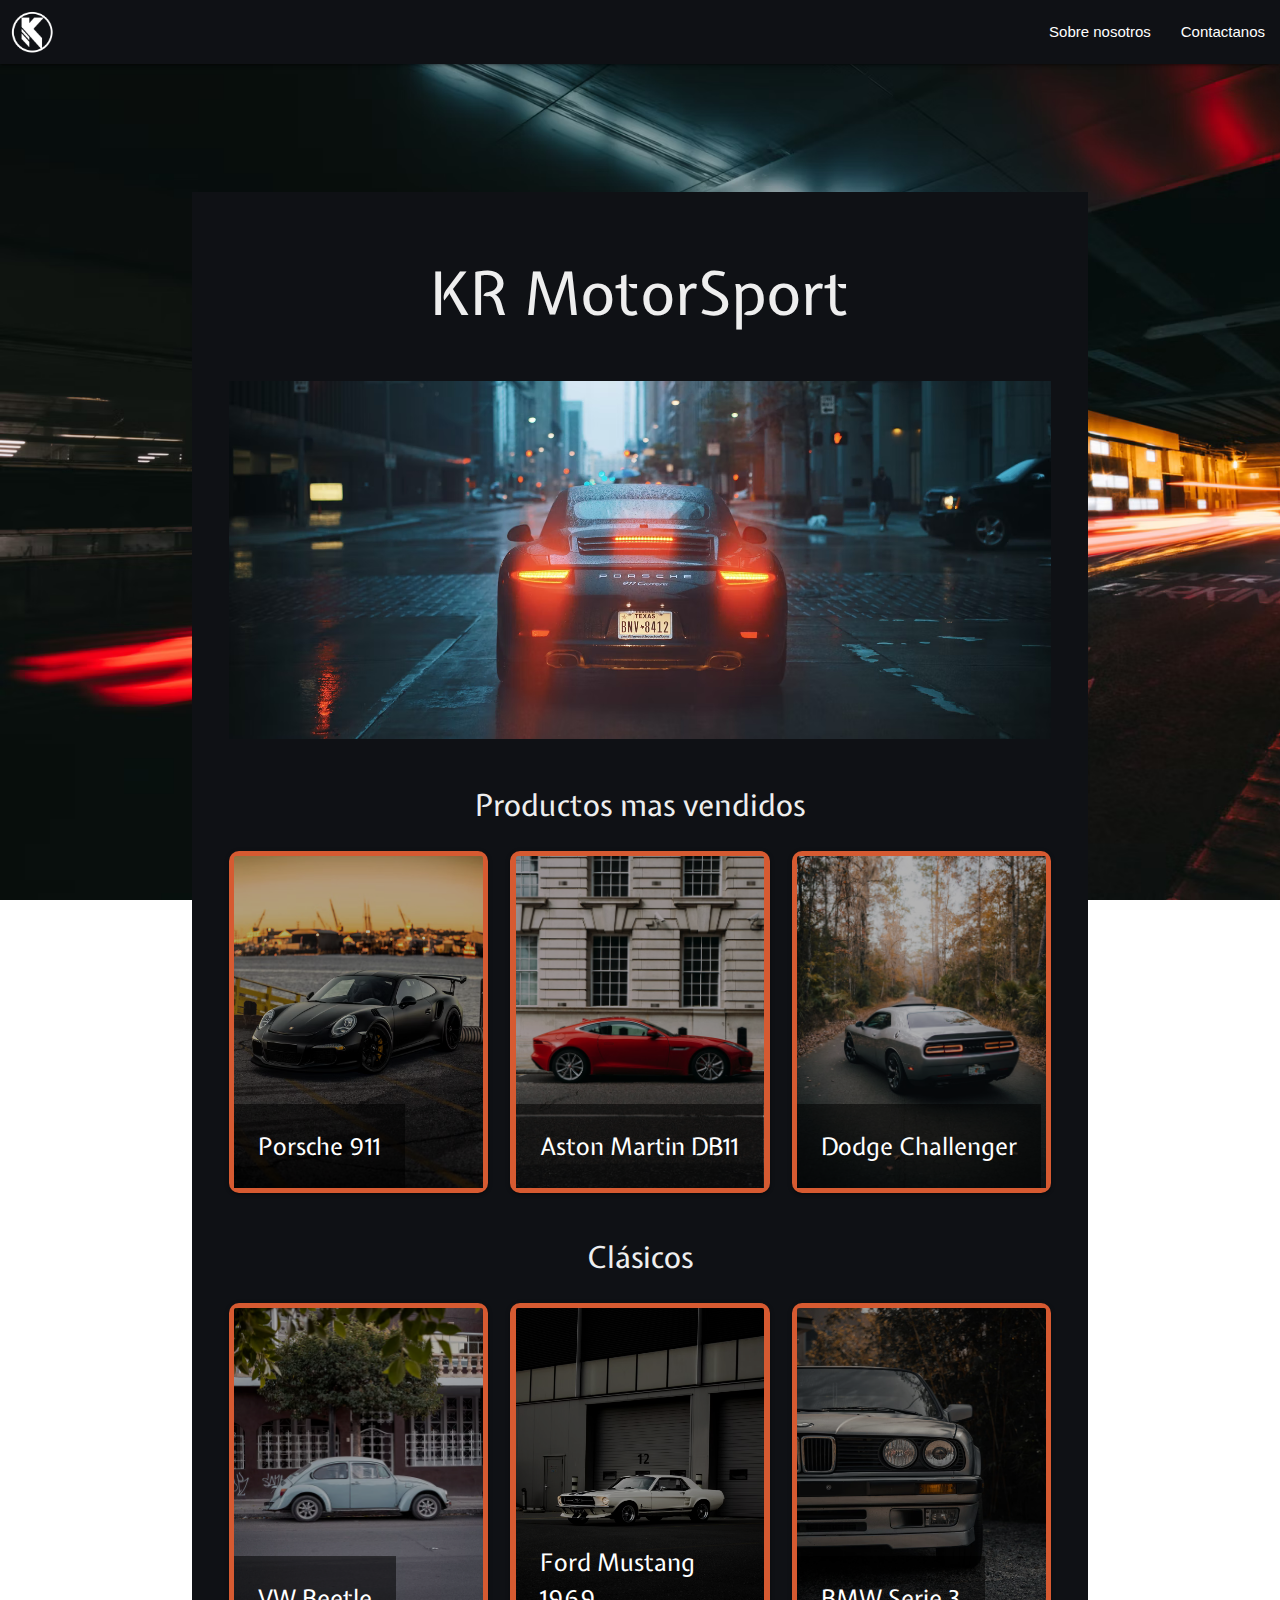
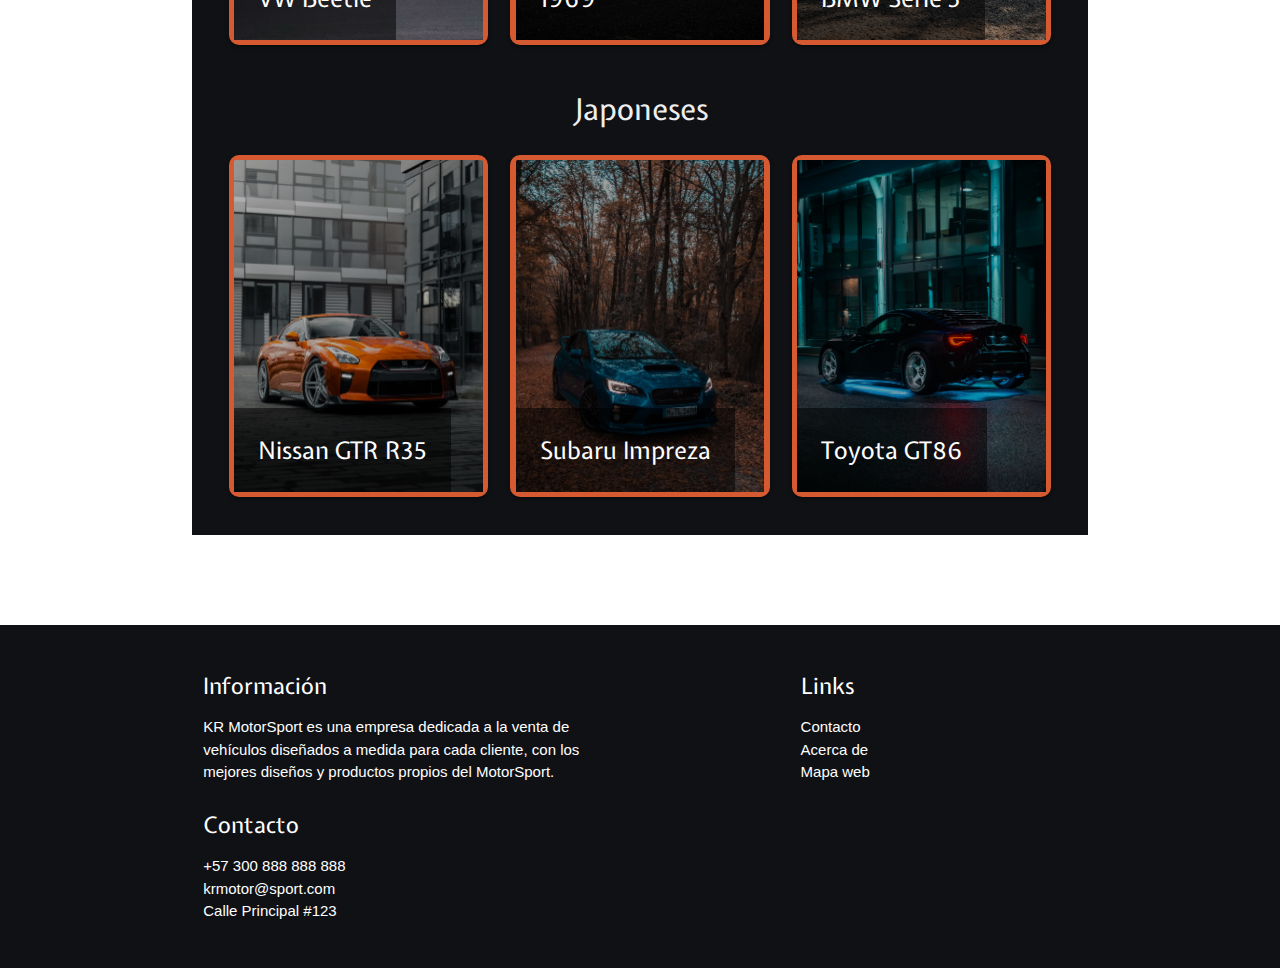
==== index.html @ 13f806ca "Solved problem with background" ====
<!DOCTYPE html>
<html>
  <head>
    <link rel="preconnect" href="https://fonts.googleapis.com">
    <link rel="preconnect" href="https://fonts.gstatic.com" crossorigin>
    <link href="https://fonts.googleapis.com/css2?family=Expletus+Sans&display=swap" rel="stylesheet">
    <link href="https://fonts.googleapis.com/icon?family=Material+Icons" rel="stylesheet">
    <link type="text/css" rel="stylesheet" href="css/materialize.min.css"  media="screen,projection"/>
    <link rel="stylesheet" href="css/stylesheet.css">
    <meta name="viewport" content="width=device-width, initial-scale=1.0"/>
    <title>KR MotorSport</title>
  </head>
  <body style="background-image: url('img/background.png')">
    <div class="container s12 m12 l12 fullwidth">
      <nav>
        <div class="nav-wrapper">
          <a href="index.html" class="brand-logo left">
            <img src="img/logo.svg" class="responsive-img logo-img" alt="logo">
          </a>
          <ul class="right">
            <li><a href="about.html">Sobre nosotros</a></li>
            <li><a href="contact.html">Contactanos</a></li>
          </ul>
        </div>
      </nav>
    </div>

    <div class="container s12 m12 l12 main-content">
      <div class="row">
        <div class="col s12 m12 l12">
          <h1>KR MotorSport</h1>
        </div>
      </div>

      <!-- banner -->
      <div class="row">
        <div class="col s12 m12 l12">
          <br>
          <img src="img/banner.png" class="responsive-img" alt="Porsche bajo la lluvia">
        </div>
      </div>

      <!-- Text -->
      <div class="row">
        <div class="col s12 m12 l12">
          <h2>Productos mas vendidos</h2>
        </div>

        <div class="col s12 m6 l4">
          <div class="card">
            <div class="card-image">
              <a href="product1.html">
                <img src="img/product1.png" class="responsive-img shadow card-img" alt="Porsche 911" aria-labelledby="Porsche911">
                <span class="card-title title" id="Porsche911">Porsche 911</span>
              </a>
            </div>
          </div>
        </div>

        <div class="col s12 m6 l4">
          <div class="card">
            <div class="card-image">
              <a href="product1.html">
                <img src="img/product2.png" class="responsive-img shadow card-img" alt="Aston Martin DB11" aria-labelledby="AstonMartinDB11">
                <span class="card-title" id="AstonMartinDB11">Aston Martin DB11</span>
              </a>
            </div>
          </div>
        </div>

        <div class="col s12 m6 l4">
          <div class="card">
            <div class="card-image">
              <a href="product1.html">
                <img src="img/product3.png" class="responsive-img shadow card-img" alt="Dodge Challenger" aria-labelledby="DodgeChallenger">
                <span class="card-title" id="DodgeChallenger">Dodge Challenger</span>
              </a>
            </div>
          </div>
        </div>
      </div>

      <div class="row">
        <div class="col s12 m12 l12">
          <h2>Clásicos</h2>
        </div>

        <div class="col s12 m6 l4">
          <div class="card">
            <div class="card-image">
              <a href="product1.html">
                <img src="img/product4.png" class="responsive-img shadow card-img" alt="VW Beetle" aria-labelledby="VWBeetle">
                <span class="card-title title" id="VWBeetle">VW Beetle</span>
              </a>
            </div>
          </div>
        </div>

        <div class="col s12 m6 l4">
          <div class="card">
            <div class="card-image">
              <a href="product1.html">
                <img src="img/product5.png" class="responsive-img shadow card-img" alt="Ford Mustang 1969" aria-labelledby="FordMustang1969">
                <span class="card-title" id="FordMustang1969">Ford Mustang 1969</span>
              </a>
            </div>
          </div>
        </div>

        <div class="col s12 m6 l4">
          <div class="card">
            <div class="card-image">
              <a href="product1.html">
                <img src="img/product6.png" class="responsive-img shadow card-img" alt="BMW Serie 3" aria-labelledby="BMWSerie3">
                <span class="card-title" id="BMWSerie3">BMW Serie 3</span>
              </a>
            </div>
          </div>
        </div>
      </div>

      <div class="row">
        <div class="col s12 m12 l12">
          <h2>Japoneses</h2>
        </div>

        <div class="col s12 m6 l4">
          <div class="card">
            <div class="card-image">
              <a href="product1.html">
                <img src="img/product7.png" class="responsive-img shadow card-img" alt="Nissan GTR R35" aria-labelledby="NissanGTRR35">
                <span class="card-title title" id="NissanGTRR35">Nissan GTR R35</span>
              </a>
            </div>
          </div>
        </div>

        <div class="col s12 m6 l4">
          <div class="card">
            <div class="card-image">
              <a href="product1.html">
                <img src="img/product8.png" class="responsive-img shadow card-img" alt="Subaru Impreza" aria-labelledby="SubaruImpreza">
                <span class="card-title" id="SubaruImpreza">Subaru Impreza</span>
              </a>
            </div>
          </div>
        </div>

        <div class="col s12 m6 l4">
          <div class="card">
            <div class="card-image">
              <a href="product1.html" class="white-text">
                <img src="img/product9.png" class="responsive-img shadow card-img" alt="Toyota GT86" aria-labelledby="ToyotaGT86">
                <span class="card-title" id="ToyotaGT86">Toyota GT86</span>
              </a>
            </div>
          </div>
        </div>
      </div>
    </div>

    <footer class="page-footer">
      <div class="container">
        <div class="row">
          <div class="col l6 s12">
            <h3 class="white-text">Información</h3>
            <p>KR MotorSport es una empresa dedicada a la venta de vehículos diseñados a medida para cada cliente, con los mejores diseños y productos propios del MotorSport.</p>
            <h3 class="white-text">Contacto</h3>
            <ul>
              <li><a class="white-text" href="contact.html">+57 300 888 888 888</a></li>
              <li><a class="white-text" href="mailto:krmotor@sport.com">krmotor@sport.com</a></li>
              <li><a class="white-text" href="https://goo.gl/maps/LNm2f8LDRhwgrpxA6">Calle Principal #123</a></li>
            </ul>
          </div>
          <div class="col l4 s12 right">
            <h3 class="white-text">Links</h3>
            <ul>
              <li><a class="white-text" href="contact.html">Contacto</a></li>
              <li><a class="white-text" href="about.html">Acerca de</a></li>
              <li><a class="white-text" href="map.html">Mapa web</a></li>
            </ul>
          </div>
        </div>
      </div>
      <br>
    </footer>
    <script type="text/javascript" src="js/materialize.min.js"></script>
  </body>
</html>
---- css/stylesheet.css ----
.row {
  margin-bottom: 0.5em;
}

.logo-img{
  width: 1.4em;
  margin-top: 10px;
  margin-left: 10px;
  filter: invert(100%);
}

.fullwidth{
  width: 100%;
  max-width: initial;
}

.main-content{
  background-color: #0f1115;
  margin-top: 10%;
  margin-bottom: 7%;
  padding: 2%;
}

.migas{
  background-color: #20252d;
  margin-top: 1%;
  margin-left: 2%;
  margin-right: 2%;
  padding: 1%;
  width: auto;
  height: fit-content;
  border-radius: 10px;
  font-size: 1.2em;
}

.migas a{
  color: rgb(145, 145, 145);
  text-decoration: none;
  margin-left: 1%;
}

.migas a:hover{
  color: #b7cdf0;
  text-decoration: underline;
}

.migas .main-web{
  color: #fff
}

body{
  background-image: url("/img/background.png");
  background-repeat: no-repeat;
  background-size: cover;
  background-attachment: fixed;
  color:#EEEEEE;
}

.page-footer{
  background-color: #0f1115;
  margin-bottom: -10px;
}

nav{
  background-color: #0f1115;
}

h1{
  font-size: 4em;
  text-align: center;
  font-family: 'Expletus Sans', cursive, sans-serif;
}

h2{
  font-size: 2em;
  text-align: center;
  font-family: 'Expletus Sans', cursive, sans-serif;
}

.shadow{
  filter: brightness(0.7);
}

.card{
  background-color: #D65A31;
  border-radius: 10px;
  padding: 2%;
  margin-bottom: 2%;
  height: fit-content;
}

.card-title{
  font-size: 1.5em;
  font-family: 'Expletus Sans', cursive, sans-serif;
  color: #EEEEEE;
  background-color: rgba(0, 0, 0, 0.531);
}

.card-img{
  aspect-ratio: 3/4;
}

h3{
  font-size: 1.5em;
  font-family: 'Expletus Sans', cursive, sans-serif;
  color: #EEEEEE;
}

.justify-p{
  text-align: justify
}

.imgwidth{
  width: 100%;
}

.collection{
  background-color: #181d25 !important;
  border: #0f1115;
  border-radius: 10px;
  padding: 2%;
  padding-bottom: 1%;
  -webkit-box-shadow: 0px 0px 10px 0px rgba(0,0,0,0.75);
  -moz-box-shadow: 0px 0px 10px 0px rgba(0,0,0,0.75);
  box-shadow: 0px 0px 10px 0px rgba(0,0,0,0.75);
}

.collection-header{
  background-color: #181d25 !important;
}

.collection-item{
  background-color: #181d25 !important;
}

.map{
  width: 100%;
}

.catalog-button{
  background-color: #181d25;
  border-radius: 10px;
  margin-bottom: 2%;
  height: fit-content;
}

.catalog-button:hover{
  background-color: #0f1115;
}

.inline-icon {
  vertical-align: bottom;
  font-size: 22px !important;
}

input{
  border-radius: 10px;
  border: #0f1115;
  margin-bottom: 2%;
  color: #EEEEEE;
}
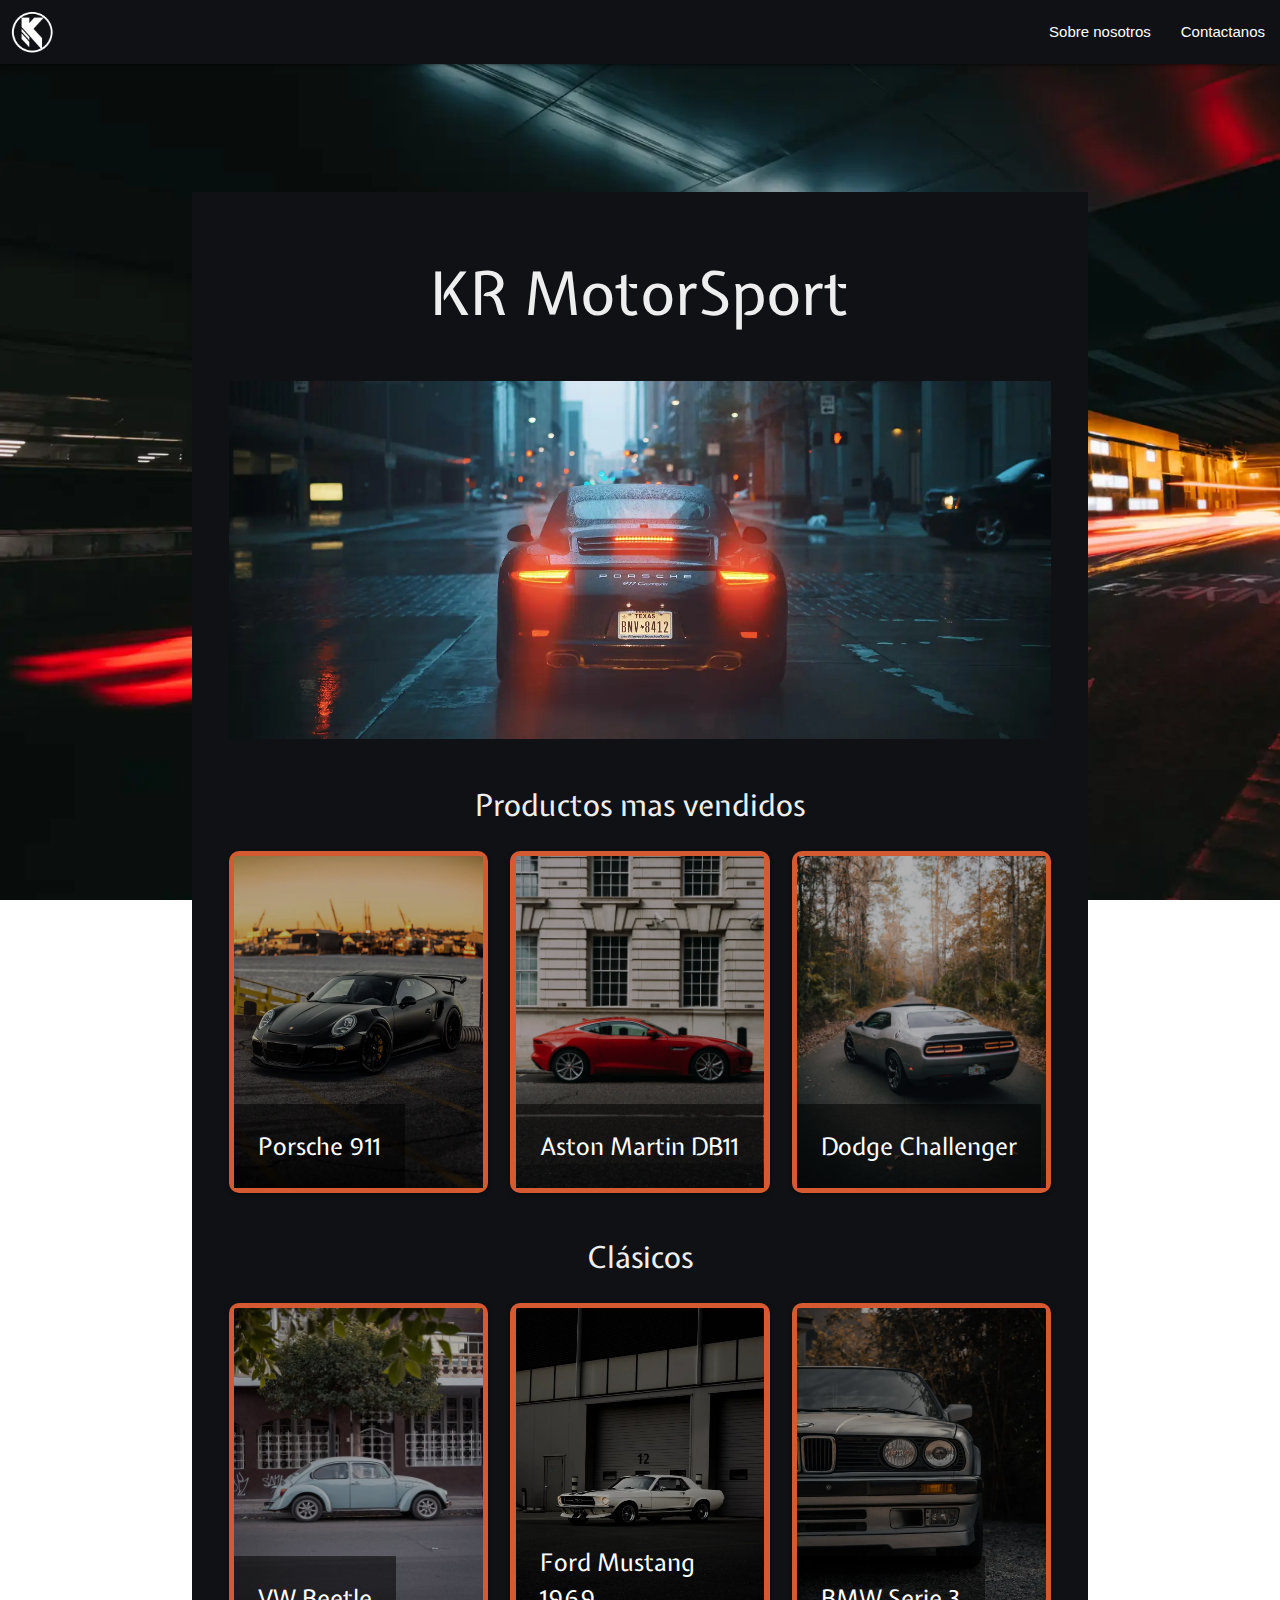
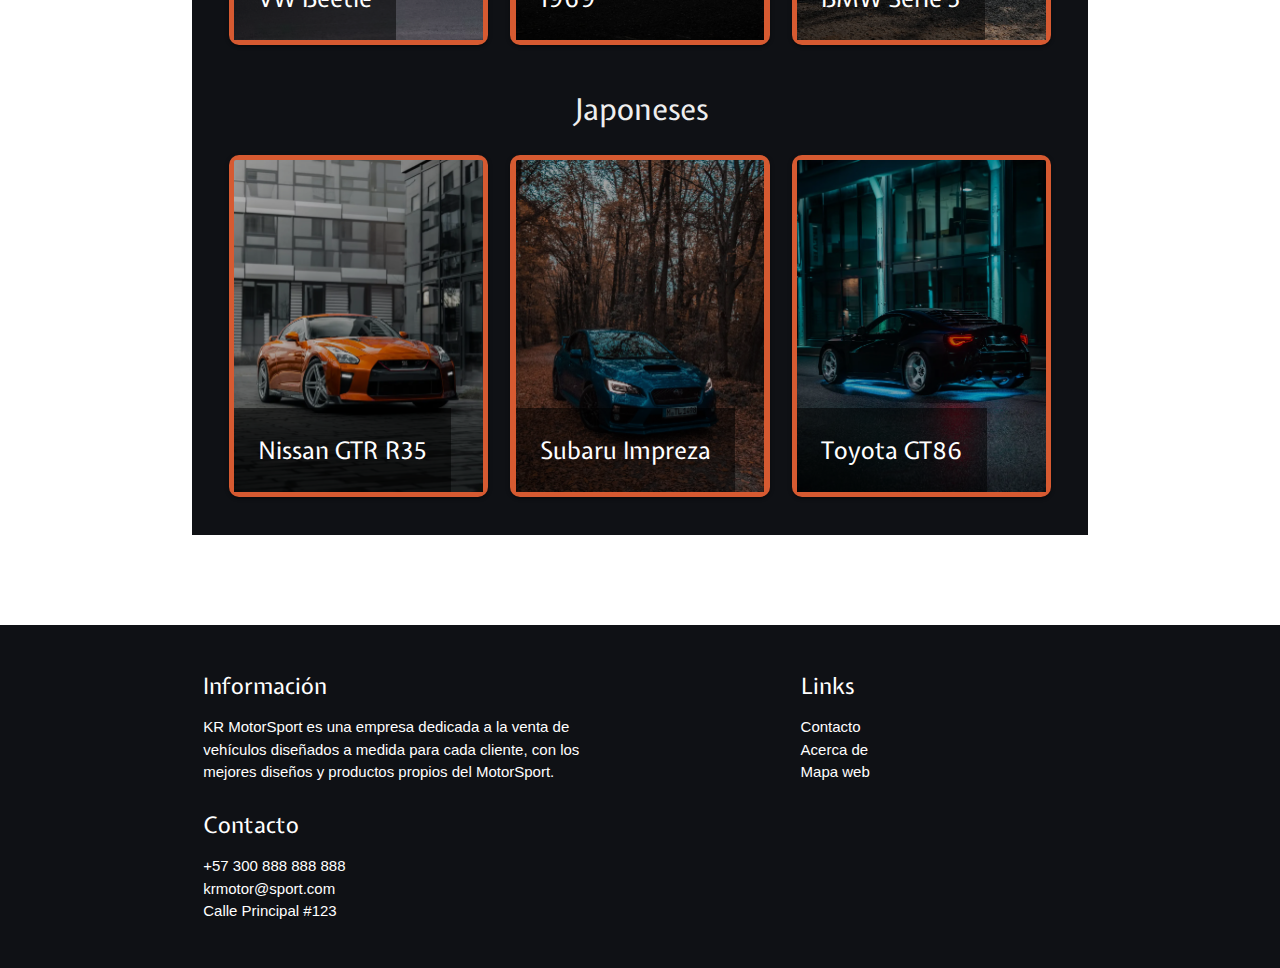
==== commit 58d66813: "Moved pics from png to webp" ====
--- a/index.html
+++ b/index.html
@@ -1,5 +1,5 @@
 <!DOCTYPE html>
-<html>
+<html lang="es">
   <head>
     <link rel="preconnect" href="https://fonts.googleapis.com">
     <link rel="preconnect" href="https://fonts.gstatic.com" crossorigin>
@@ -10,12 +10,12 @@
     <meta name="viewport" content="width=device-width, initial-scale=1.0"/>
     <title>KR MotorSport</title>
   </head>
-  <body style="background-image: url('img/background.png')">
+  <body>
     <div class="container s12 m12 l12 fullwidth">
       <nav>
         <div class="nav-wrapper">
           <a href="index.html" class="brand-logo left">
-            <img src="img/logo.svg" class="responsive-img logo-img" alt="logo">
+            <img src="img/logo.svg" class="responsive-img logo-img" alt="KR MotorSport logo">
           </a>
           <ul class="right">
             <li><a href="about.html">Sobre nosotros</a></li>
@@ -36,7 +36,7 @@
       <div class="row">
         <div class="col s12 m12 l12">
           <br>
-          <img src="img/banner.png" class="responsive-img" alt="Porsche bajo la lluvia">
+          <img src="img/banner.webp" class="responsive-img" alt="Porsche bajo la lluvia">
         </div>
       </div>
 
@@ -50,7 +50,7 @@
           <div class="card">
             <div class="card-image">
               <a href="product1.html">
-                <img src="img/product1.png" class="responsive-img shadow card-img" alt="Porsche 911" aria-labelledby="Porsche911">
+                <img src="img/product1.webp" class="responsive-img shadow card-img" alt="Porsche 911" aria-labelledby="Porsche911">
                 <span class="card-title title" id="Porsche911">Porsche 911</span>
               </a>
             </div>
@@ -61,7 +61,7 @@
           <div class="card">
             <div class="card-image">
               <a href="product1.html">
-                <img src="img/product2.png" class="responsive-img shadow card-img" alt="Aston Martin DB11" aria-labelledby="AstonMartinDB11">
+                <img src="img/product2.webp" class="responsive-img shadow card-img" alt="Aston Martin DB11" aria-labelledby="AstonMartinDB11">
                 <span class="card-title" id="AstonMartinDB11">Aston Martin DB11</span>
               </a>
             </div>
@@ -72,7 +72,7 @@
           <div class="card">
             <div class="card-image">
               <a href="product1.html">
-                <img src="img/product3.png" class="responsive-img shadow card-img" alt="Dodge Challenger" aria-labelledby="DodgeChallenger">
+                <img src="img/product3.webp" class="responsive-img shadow card-img" alt="Dodge Challenger" aria-labelledby="DodgeChallenger">
                 <span class="card-title" id="DodgeChallenger">Dodge Challenger</span>
               </a>
             </div>
@@ -89,7 +89,7 @@
           <div class="card">
             <div class="card-image">
               <a href="product1.html">
-                <img src="img/product4.png" class="responsive-img shadow card-img" alt="VW Beetle" aria-labelledby="VWBeetle">
+                <img src="img/product4.webp" class="responsive-img shadow card-img" alt="VW Beetle" aria-labelledby="VWBeetle">
                 <span class="card-title title" id="VWBeetle">VW Beetle</span>
               </a>
             </div>
@@ -100,7 +100,7 @@
           <div class="card">
             <div class="card-image">
               <a href="product1.html">
-                <img src="img/product5.png" class="responsive-img shadow card-img" alt="Ford Mustang 1969" aria-labelledby="FordMustang1969">
+                <img src="img/product5.webp" class="responsive-img shadow card-img" alt="Ford Mustang 1969" aria-labelledby="FordMustang1969">
                 <span class="card-title" id="FordMustang1969">Ford Mustang 1969</span>
               </a>
             </div>
@@ -111,7 +111,7 @@
           <div class="card">
             <div class="card-image">
               <a href="product1.html">
-                <img src="img/product6.png" class="responsive-img shadow card-img" alt="BMW Serie 3" aria-labelledby="BMWSerie3">
+                <img src="img/product6.webp" class="responsive-img shadow card-img" alt="BMW Serie 3" aria-labelledby="BMWSerie3">
                 <span class="card-title" id="BMWSerie3">BMW Serie 3</span>
               </a>
             </div>
@@ -128,7 +128,7 @@
           <div class="card">
             <div class="card-image">
               <a href="product1.html">
-                <img src="img/product7.png" class="responsive-img shadow card-img" alt="Nissan GTR R35" aria-labelledby="NissanGTRR35">
+                <img src="img/product7.webp" class="responsive-img shadow card-img" alt="Nissan GTR R35" aria-labelledby="NissanGTRR35">
                 <span class="card-title title" id="NissanGTRR35">Nissan GTR R35</span>
               </a>
             </div>
@@ -139,7 +139,7 @@
           <div class="card">
             <div class="card-image">
               <a href="product1.html">
-                <img src="img/product8.png" class="responsive-img shadow card-img" alt="Subaru Impreza" aria-labelledby="SubaruImpreza">
+                <img src="img/product8.webp" class="responsive-img shadow card-img" alt="Subaru Impreza" aria-labelledby="SubaruImpreza">
                 <span class="card-title" id="SubaruImpreza">Subaru Impreza</span>
               </a>
             </div>
@@ -150,7 +150,7 @@
           <div class="card">
             <div class="card-image">
               <a href="product1.html" class="white-text">
-                <img src="img/product9.png" class="responsive-img shadow card-img" alt="Toyota GT86" aria-labelledby="ToyotaGT86">
+                <img src="img/product9.webp" class="responsive-img shadow card-img" alt="Toyota GT86" aria-labelledby="ToyotaGT86">
                 <span class="card-title" id="ToyotaGT86">Toyota GT86</span>
               </a>
             </div>
--- a/css/stylesheet.css
+++ b/css/stylesheet.css
@@ -49,7 +49,7 @@
 }
 
 body{
-  background-image: url("/img/background.png");
+  background-image: url("../img/background.webp");
   background-repeat: no-repeat;
   background-size: cover;
   background-attachment: fixed;
@@ -158,4 +158,4 @@
   border: #0f1115;
   margin-bottom: 2%;
   color: #EEEEEE;
-}+}
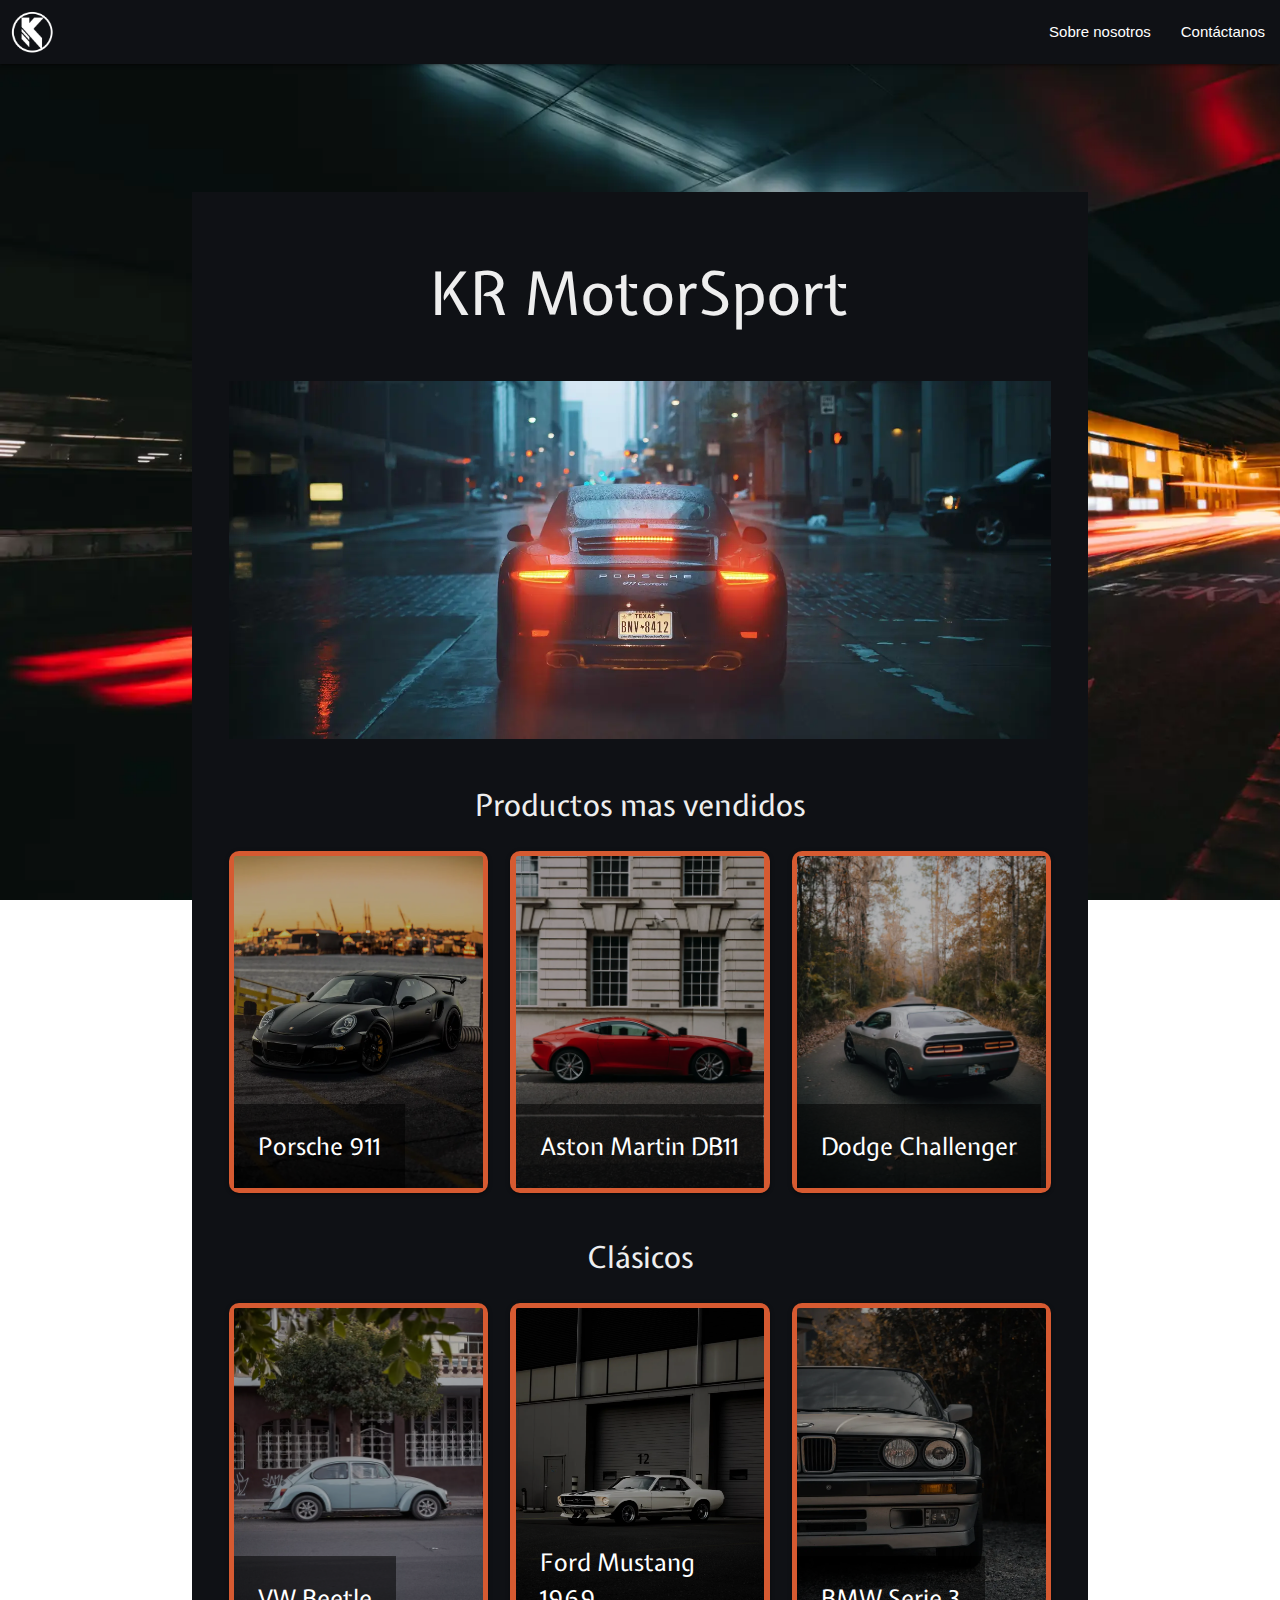
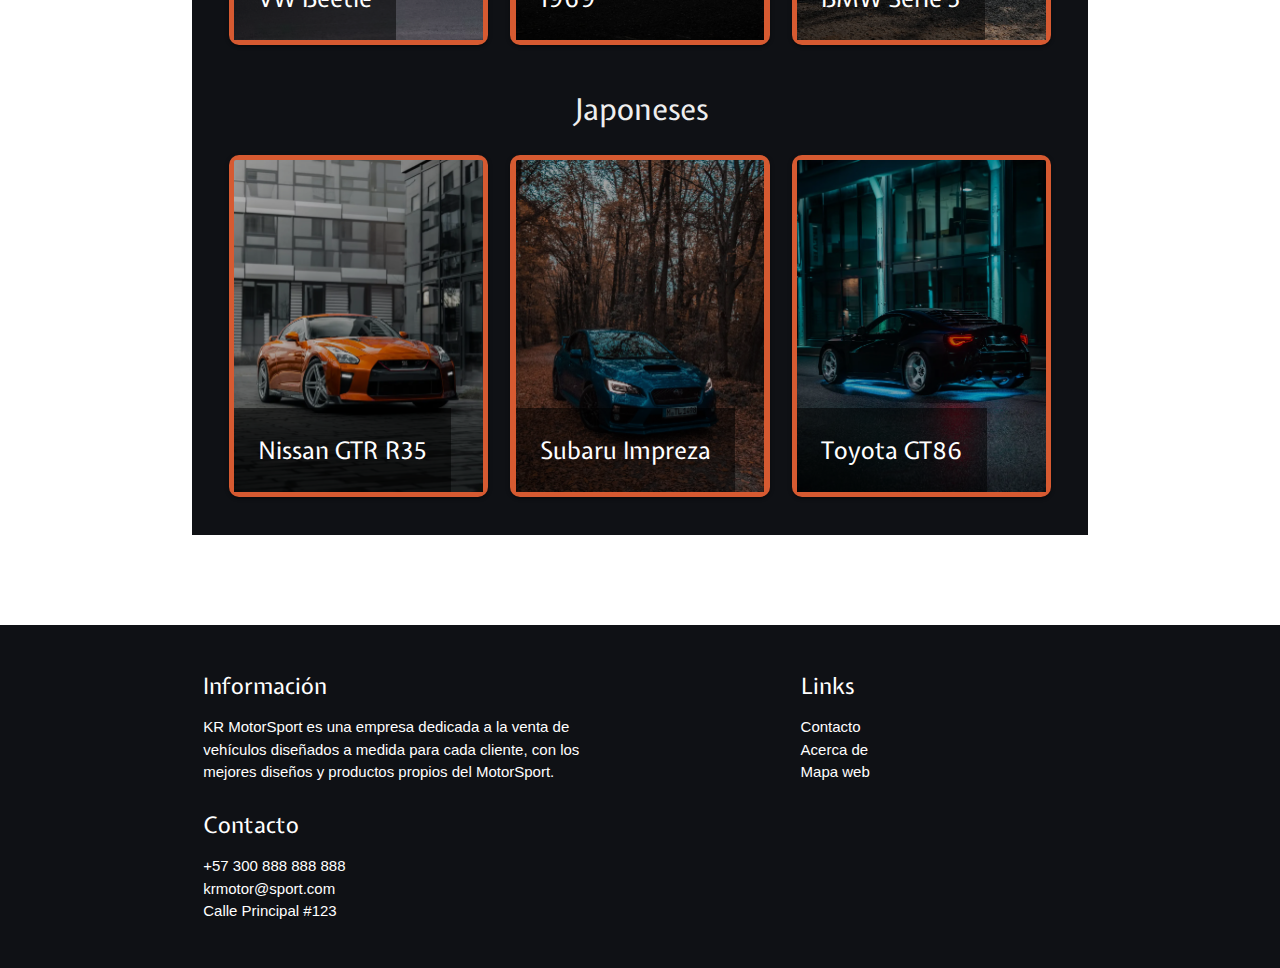
==== commit ff53d580: "Arreglados fallos menores" ====
--- a/index.html
+++ b/index.html
@@ -19,7 +19,7 @@
           </a>
           <ul class="right">
             <li><a href="about.html">Sobre nosotros</a></li>
-            <li><a href="contact.html">Contactanos</a></li>
+            <li><a href="contact.html">Contáctanos</a></li>
           </ul>
         </div>
       </nav>
